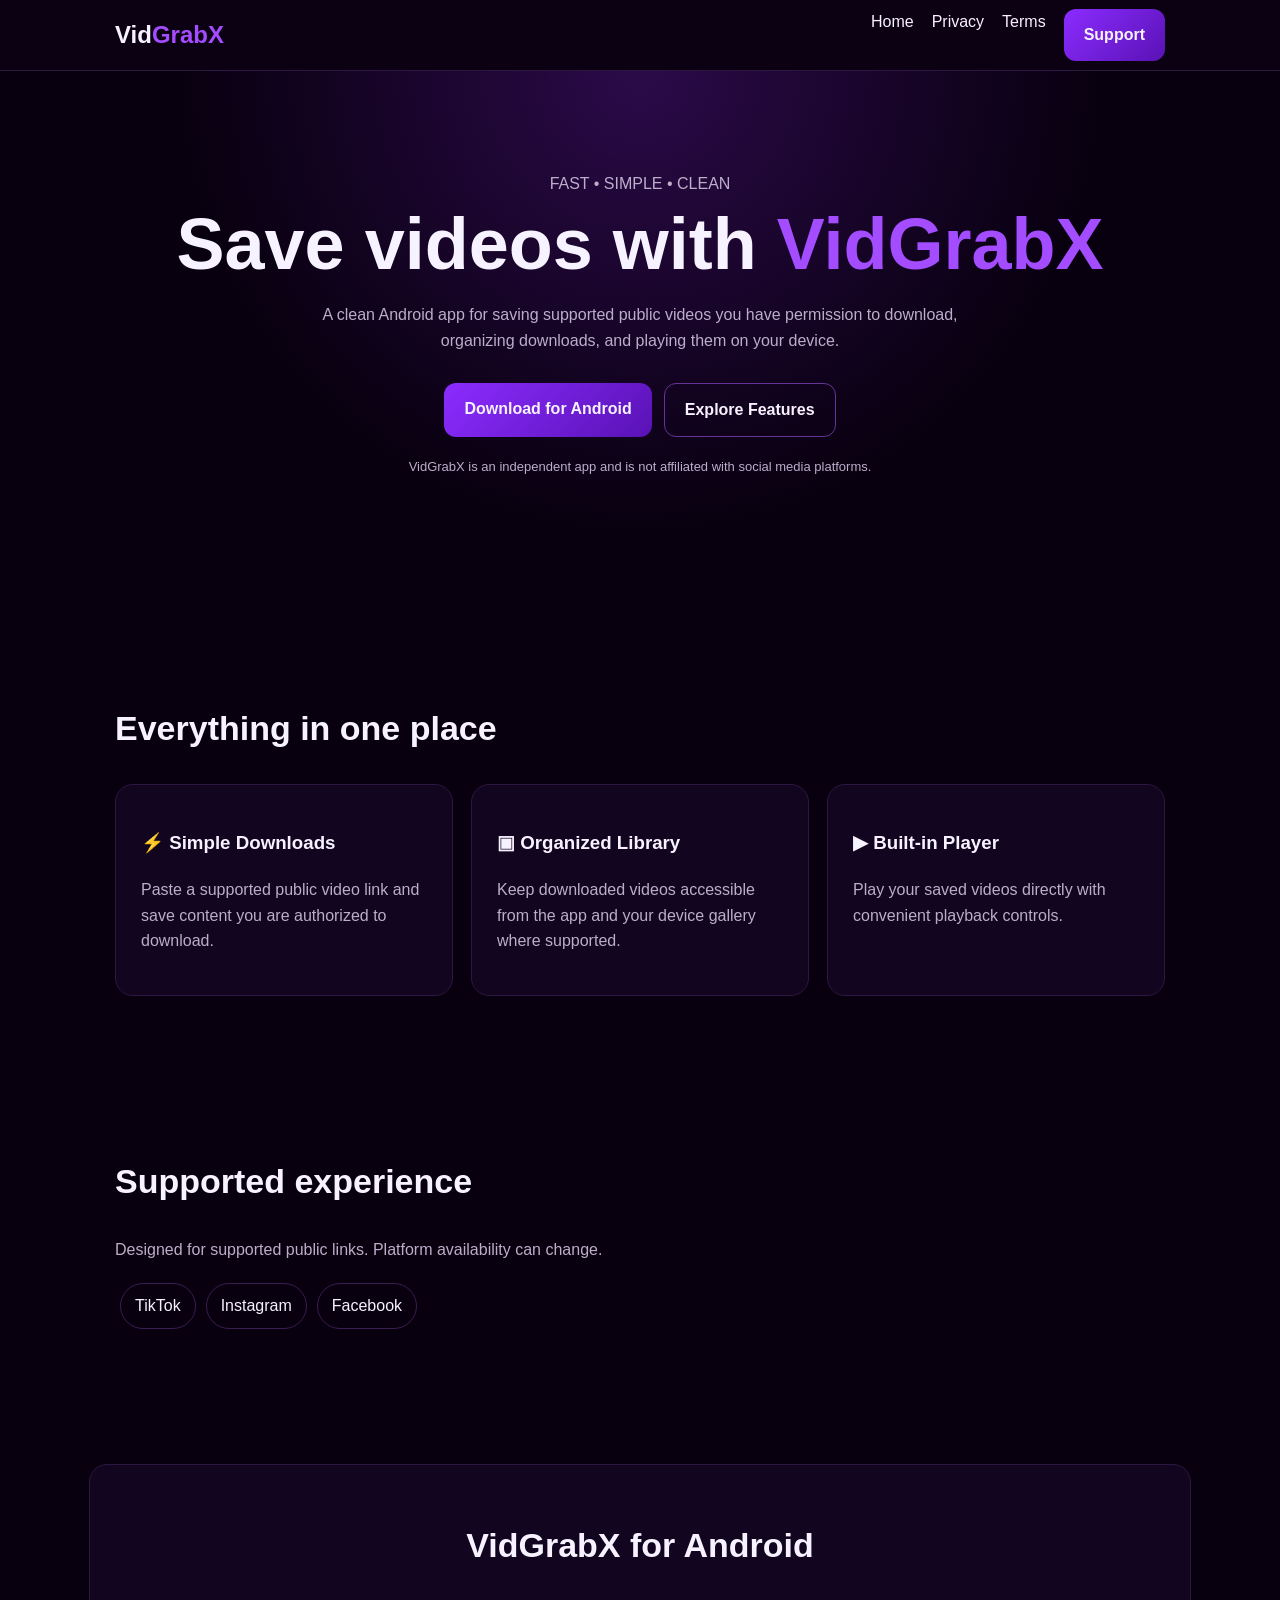
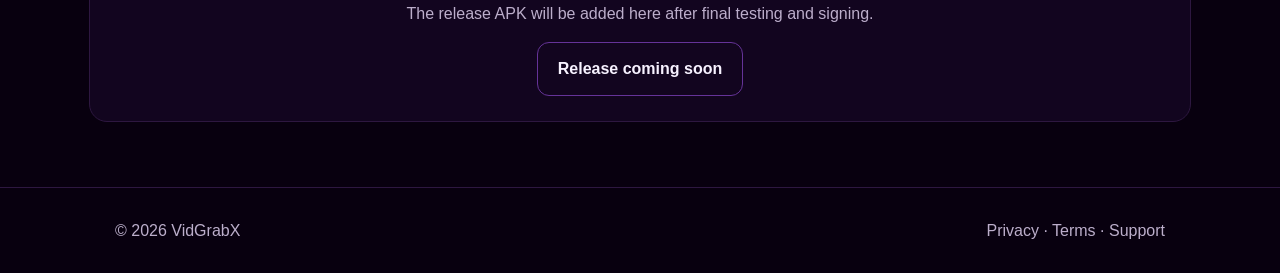
==== index.html @ 3a0c8da7 "Add files via upload" ====
<!doctype html><html lang="en"><head><meta charset="utf-8"><meta name="viewport" content="width=device-width,initial-scale=1"><title>VidGrabX — Video Downloader App</title><link rel="stylesheet" href="styles.css"></head><body><header><div class="wrap"><nav><a class="brand" href="index.html">Vid<span>GrabX</span></a><div class="links"><a href="index.html">Home</a><a href="privacy.html">Privacy</a><a href="terms.html">Terms</a><a class="btn" href="support.html">Support</a></div></nav></div></header><main><section class="hero"><div class="wrap"><div class="muted">FAST • SIMPLE • CLEAN</div><h1>Save videos with <span style="color:#a44cff">VidGrabX</span></h1><p>A clean Android app for saving supported public videos you have permission to download, organizing downloads, and playing them on your device.</p><div class="actions"><a class="btn" href="#download">Download for Android</a><a class="btn alt" href="#features">Explore Features</a></div><p style="font-size:13px">VidGrabX is an independent app and is not affiliated with social media platforms.</p></div></section><section id="features"><div class="wrap"><h2>Everything in one place</h2><div class="grid"><div class="card"><h3>⚡ Simple Downloads</h3><p>Paste a supported public video link and save content you are authorized to download.</p></div><div class="card"><h3>▣ Organized Library</h3><p>Keep downloaded videos accessible from the app and your device gallery where supported.</p></div><div class="card"><h3>▶ Built-in Player</h3><p>Play your saved videos directly with convenient playback controls.</p></div></div></div></section><section><div class="wrap"><h2>Supported experience</h2><p class="muted">Designed for supported public links. Platform availability can change.</p><span class="pill">TikTok</span><span class="pill">Instagram</span><span class="pill">Facebook</span></div></section><section id="download"><div class="wrap card" style="text-align:center"><h2>VidGrabX for Android</h2><p>The release APK will be added here after final testing and signing.</p><span class="btn alt">Release coming soon</span></div></section></main><footer><div class="wrap foot"><span>© 2026 VidGrabX</span><span><a href="privacy.html">Privacy</a> · <a href="terms.html">Terms</a> · <a href="support.html">Support</a></span></div></footer></body></html>
---- styles.css ----
body{margin:0;font-family:Arial;background:#08000f;color:#f7f2ff;line-height:1.6}a{color:inherit;text-decoration:none}.wrap{width:min(1050px,92%);margin:auto}header{border-bottom:1px solid #2d1740;background:#0b0113}nav{height:70px;display:flex;align-items:center;justify-content:space-between}.brand{font-size:24px;font-weight:800}.brand span{color:#a44cff}.links{display:flex;gap:18px}.hero{padding:100px 0;text-align:center;background:radial-gradient(circle at top,#2b0a49,#08000f 55%)}h1{font-size:clamp(42px,8vw,72px);line-height:1.05;margin:10px}.hero p,.muted{color:#bcaecb}.hero p{max-width:700px;margin:20px auto 30px}.btn{display:inline-block;padding:13px 20px;border-radius:12px;background:linear-gradient(135deg,#8b2cff,#5912b5);font-weight:bold}.btn.alt{background:transparent;border:1px solid #653398}.actions{display:flex;justify-content:center;gap:12px;flex-wrap:wrap}section,.page{padding:65px 0}h2{font-size:34px}.grid{display:grid;grid-template-columns:repeat(3,1fr);gap:18px}.card{background:#12051f;border:1px solid #2d1740;border-radius:18px;padding:25px}.card p,.page p,.page li{color:#bcaecb}.pill{display:inline-block;padding:9px 14px;border:1px solid #3b1d52;border-radius:999px;margin:5px}footer{border-top:1px solid #2d1740;padding:30px 0;color:#bcaecb}.foot{display:flex;justify-content:space-between;gap:15px;flex-wrap:wrap}.notice{border-left:4px solid #8b2cff;background:#130620;padding:15px;border-radius:8px}@media(max-width:700px){.grid{grid-template-columns:1fr}.links a:not(:last-child){display:none}}
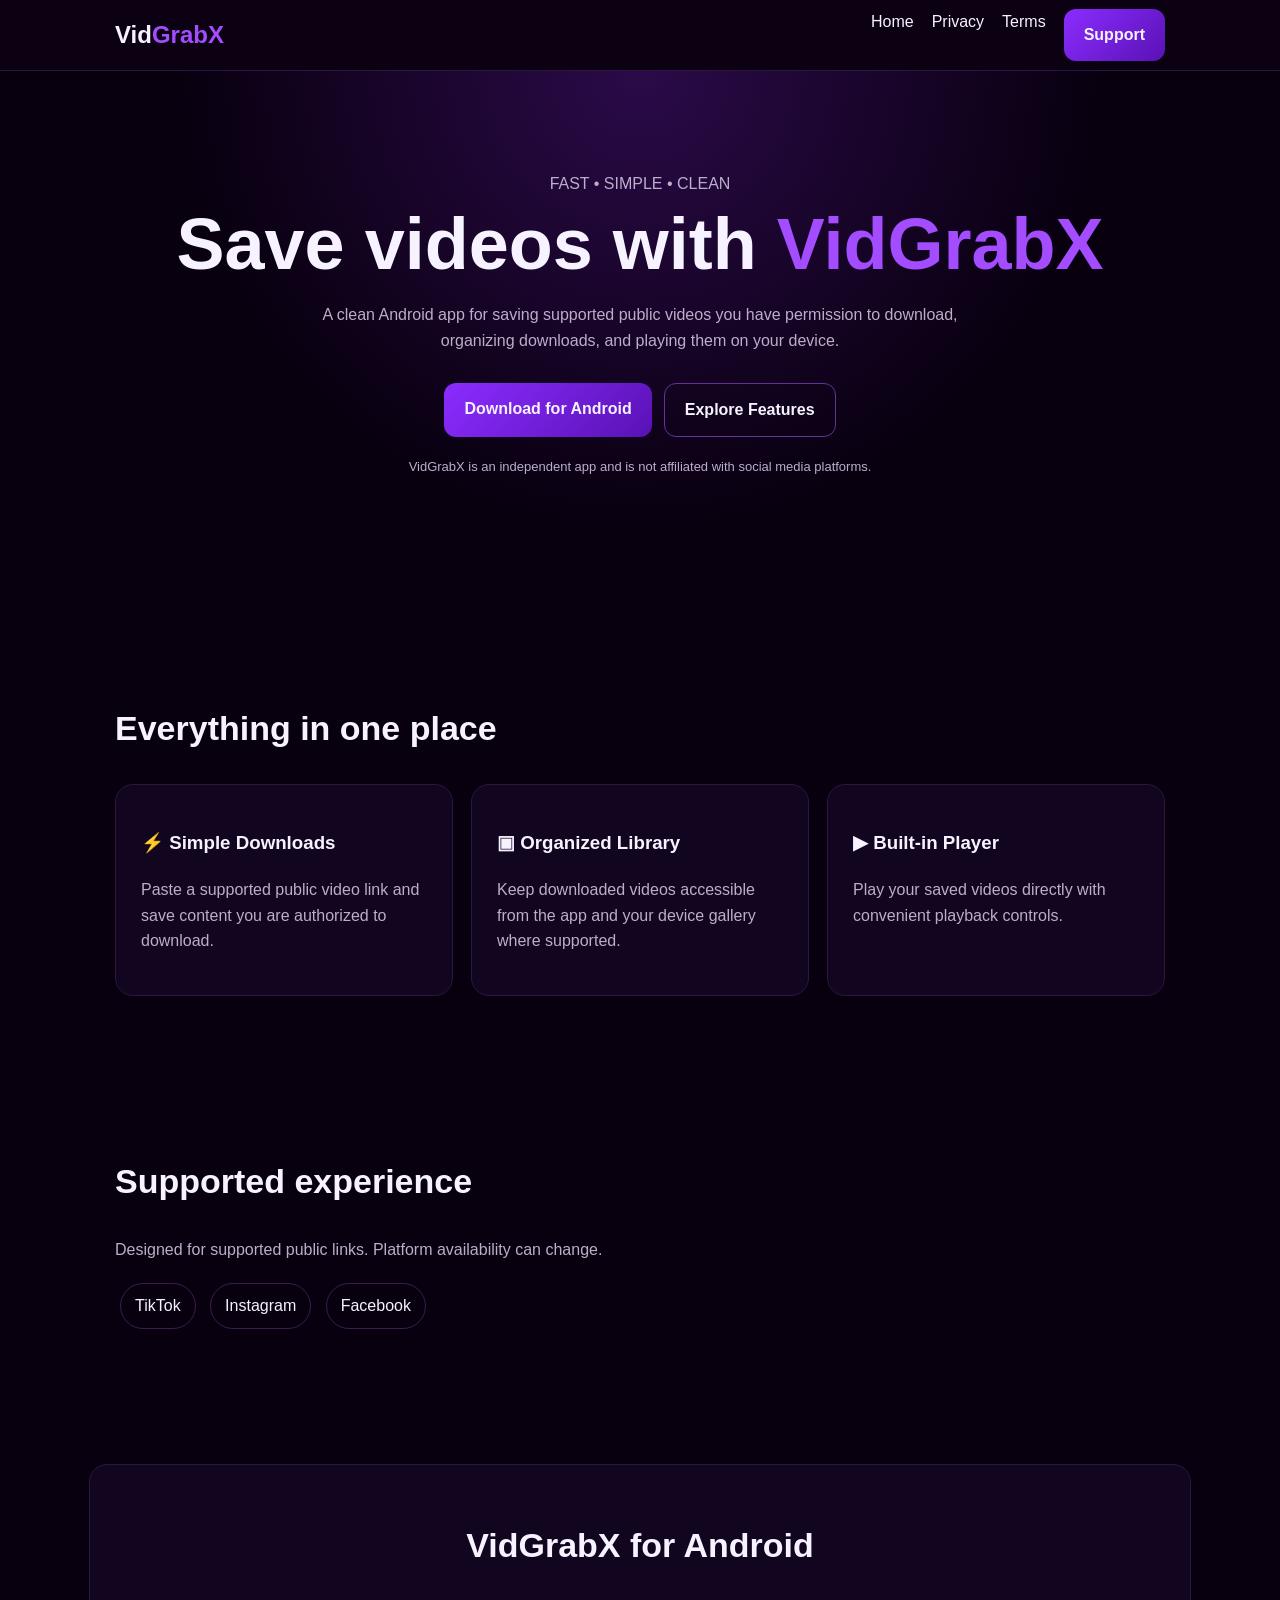
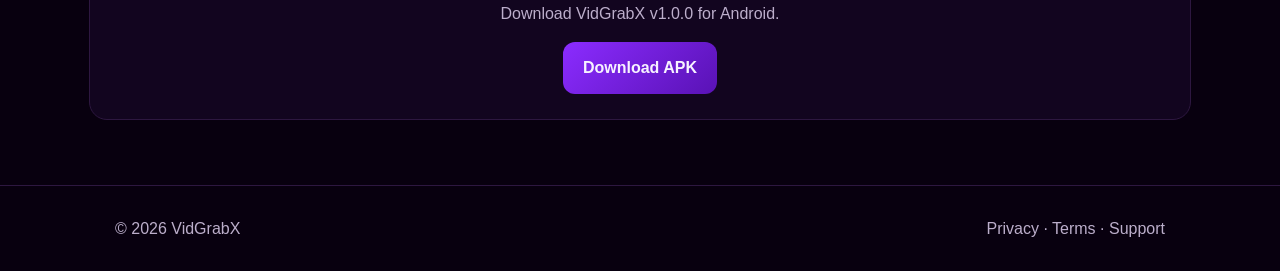
==== commit cd54d564: "Update index.html" ====
--- a/index.html
+++ b/index.html
@@ -1 +1,156 @@
-<!doctype html><html lang="en"><head><meta charset="utf-8"><meta name="viewport" content="width=device-width,initial-scale=1"><title>VidGrabX — Video Downloader App</title><link rel="stylesheet" href="styles.css"></head><body><header><div class="wrap"><nav><a class="brand" href="index.html">Vid<span>GrabX</span></a><div class="links"><a href="index.html">Home</a><a href="privacy.html">Privacy</a><a href="terms.html">Terms</a><a class="btn" href="support.html">Support</a></div></nav></div></header><main><section class="hero"><div class="wrap"><div class="muted">FAST • SIMPLE • CLEAN</div><h1>Save videos with <span style="color:#a44cff">VidGrabX</span></h1><p>A clean Android app for saving supported public videos you have permission to download, organizing downloads, and playing them on your device.</p><div class="actions"><a class="btn" href="#download">Download for Android</a><a class="btn alt" href="#features">Explore Features</a></div><p style="font-size:13px">VidGrabX is an independent app and is not affiliated with social media platforms.</p></div></section><section id="features"><div class="wrap"><h2>Everything in one place</h2><div class="grid"><div class="card"><h3>⚡ Simple Downloads</h3><p>Paste a supported public video link and save content you are authorized to download.</p></div><div class="card"><h3>▣ Organized Library</h3><p>Keep downloaded videos accessible from the app and your device gallery where supported.</p></div><div class="card"><h3>▶ Built-in Player</h3><p>Play your saved videos directly with convenient playback controls.</p></div></div></div></section><section><div class="wrap"><h2>Supported experience</h2><p class="muted">Designed for supported public links. Platform availability can change.</p><span class="pill">TikTok</span><span class="pill">Instagram</span><span class="pill">Facebook</span></div></section><section id="download"><div class="wrap card" style="text-align:center"><h2>VidGrabX for Android</h2><p>The release APK will be added here after final testing and signing.</p><span class="btn alt">Release coming soon</span></div></section></main><footer><div class="wrap foot"><span>© 2026 VidGrabX</span><span><a href="privacy.html">Privacy</a> · <a href="terms.html">Terms</a> · <a href="support.html">Support</a></span></div></footer></body></html>+<!doctype html>
+<html lang="en">
+<head>
+  <meta charset="utf-8">
+  <meta name="viewport" content="width=device-width,initial-scale=1">
+  <title>VidGrabX — Video Downloader App</title>
+  <link rel="stylesheet" href="styles.css">
+</head>
+
+<body>
+
+<header>
+  <div class="wrap">
+    <nav>
+      <a class="brand" href="index.html">Vid<span>GrabX</span></a>
+
+      <div class="links">
+        <a href="index.html">Home</a>
+        <a href="privacy.html">Privacy</a>
+        <a href="terms.html">Terms</a>
+        <a class="btn" href="support.html">Support</a>
+      </div>
+    </nav>
+  </div>
+</header>
+
+<main>
+
+  <section class="hero">
+    <div class="wrap">
+
+      <div class="muted">FAST • SIMPLE • CLEAN</div>
+
+      <h1>
+        Save videos with
+        <span style="color:#a44cff">VidGrabX</span>
+      </h1>
+
+      <p>
+        A clean Android app for saving supported public videos you have
+        permission to download, organizing downloads, and playing them
+        on your device.
+      </p>
+
+      <div class="actions">
+
+        <a
+          class="btn"
+          href="https://github.com/Mburhan888/vidgrabx-website/releases/download/v1.0.0/app-release.apk">
+          Download for Android
+        </a>
+
+        <a class="btn alt" href="#features">
+          Explore Features
+        </a>
+
+      </div>
+
+      <p style="font-size:13px">
+        VidGrabX is an independent app and is not affiliated with social
+        media platforms.
+      </p>
+
+    </div>
+  </section>
+
+
+  <section id="features">
+    <div class="wrap">
+
+      <h2>Everything in one place</h2>
+
+      <div class="grid">
+
+        <div class="card">
+          <h3>⚡ Simple Downloads</h3>
+          <p>
+            Paste a supported public video link and save content you are
+            authorized to download.
+          </p>
+        </div>
+
+        <div class="card">
+          <h3>▣ Organized Library</h3>
+          <p>
+            Keep downloaded videos accessible from the app and your device
+            gallery where supported.
+          </p>
+        </div>
+
+        <div class="card">
+          <h3>▶ Built-in Player</h3>
+          <p>
+            Play your saved videos directly with convenient playback controls.
+          </p>
+        </div>
+
+      </div>
+    </div>
+  </section>
+
+
+  <section>
+    <div class="wrap">
+
+      <h2>Supported experience</h2>
+
+      <p class="muted">
+        Designed for supported public links. Platform availability can change.
+      </p>
+
+      <span class="pill">TikTok</span>
+      <span class="pill">Instagram</span>
+      <span class="pill">Facebook</span>
+
+    </div>
+  </section>
+
+
+  <section id="download">
+    <div class="wrap card" style="text-align:center">
+
+      <h2>VidGrabX for Android</h2>
+
+      <p>
+        Download VidGrabX v1.0.0 for Android.
+      </p>
+
+      <a
+        class="btn"
+        href="https://github.com/Mburhan888/vidgrabx-website/releases/download/v1.0.0/app-release.apk">
+        Download APK
+      </a>
+
+    </div>
+  </section>
+
+</main>
+
+
+<footer>
+  <div class="wrap foot">
+
+    <span>© 2026 VidGrabX</span>
+
+    <span>
+      <a href="privacy.html">Privacy</a> ·
+      <a href="terms.html">Terms</a> ·
+      <a href="support.html">Support</a>
+    </span>
+
+  </div>
+</footer>
+
+</body>
+</html>
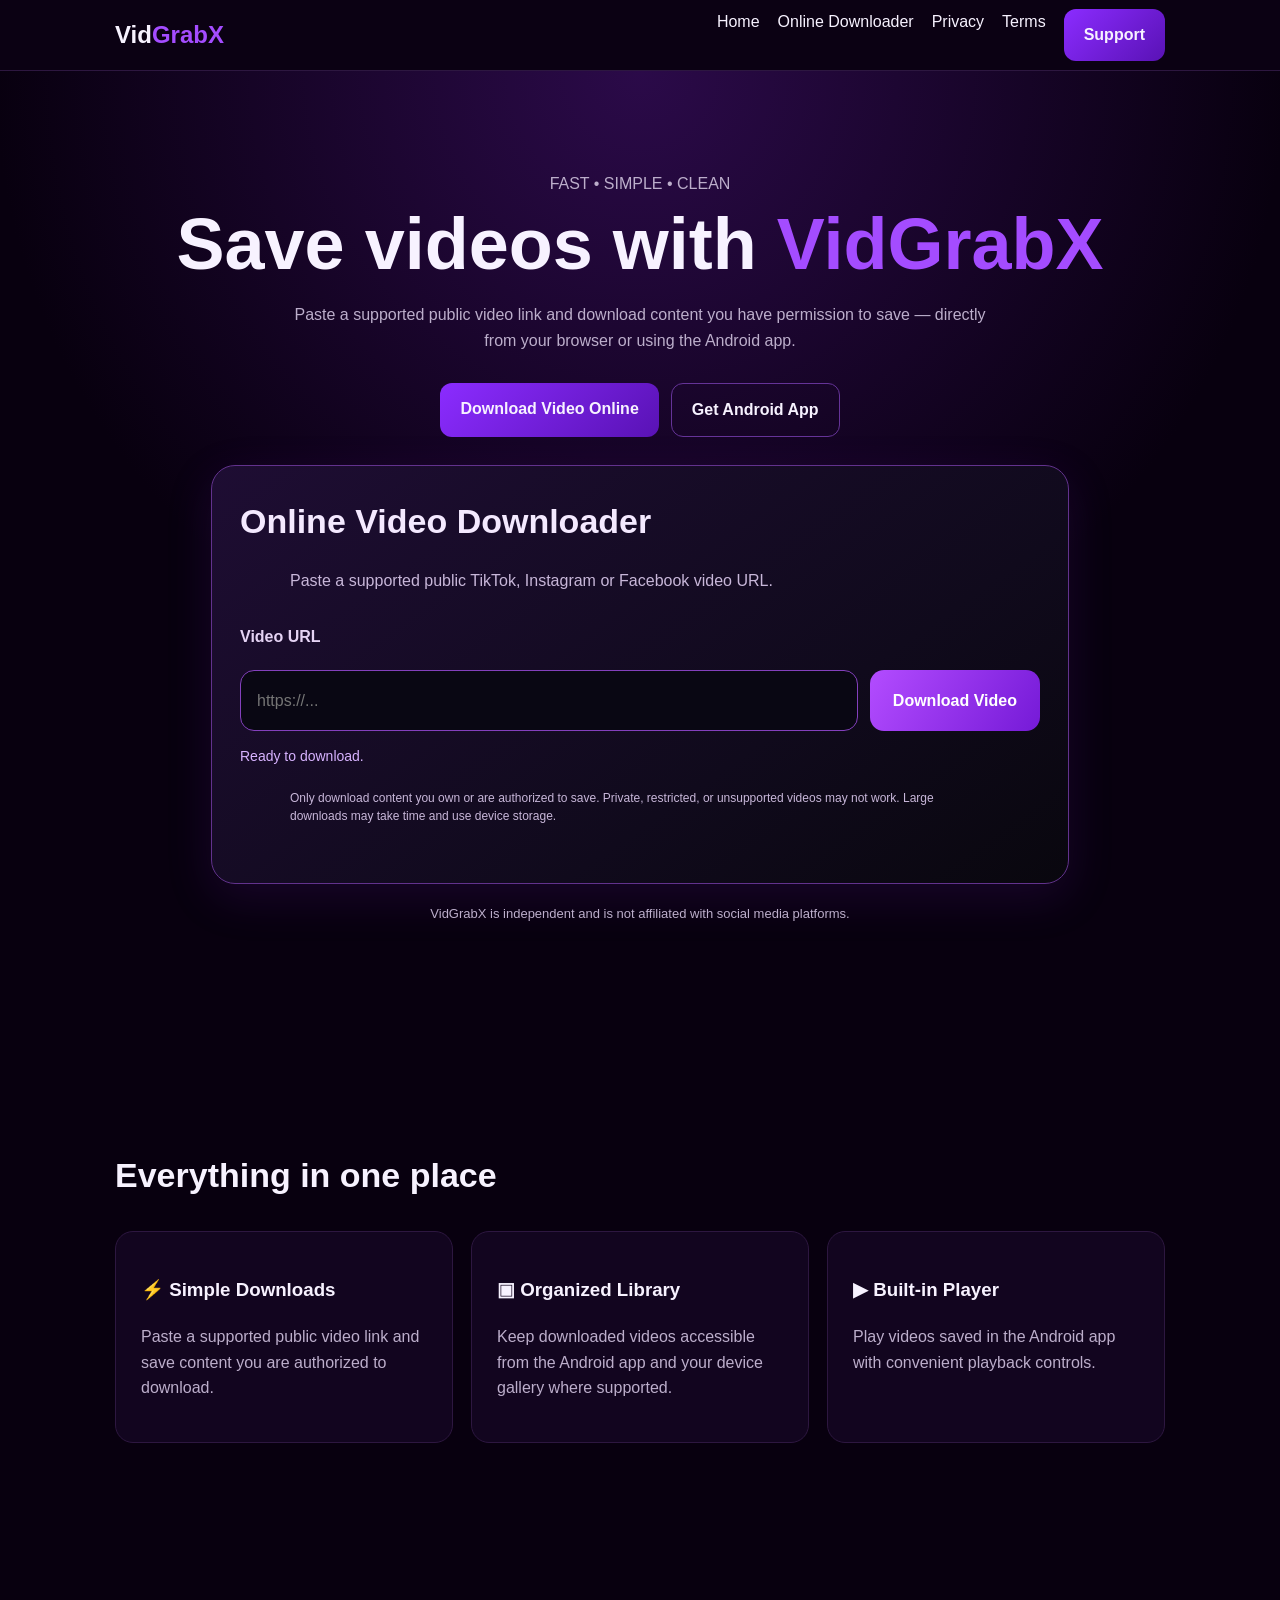
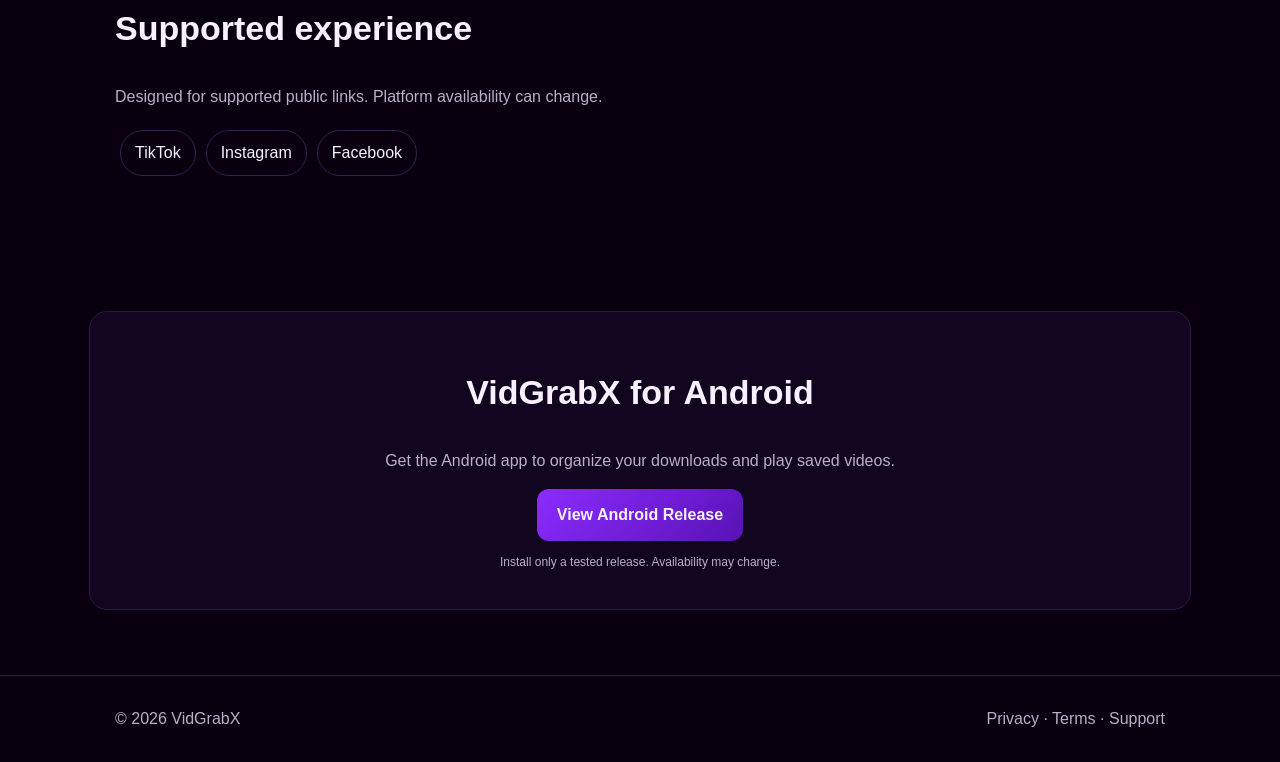
==== commit d4ec1500: "Add online video downloader" ====
--- a/index.html
+++ b/index.html
@@ -1,156 +1,63 @@
 <!doctype html>
 <html lang="en">
 <head>
-  <meta charset="utf-8">
-  <meta name="viewport" content="width=device-width,initial-scale=1">
-  <title>VidGrabX — Video Downloader App</title>
-  <link rel="stylesheet" href="styles.css">
+<meta charset="utf-8">
+<meta name="viewport" content="width=device-width,initial-scale=1">
+<meta name="theme-color" content="#10081b">
+<title>VidGrabX — Online Video Downloader & Android App</title>
+<meta name="description" content="Download supported public videos you are authorized to save with VidGrabX online or on Android.">
+<link rel="stylesheet" href="styles.css">
+<style>
+:root{color-scheme:dark} .web-tool{max-width:800px;margin:28px auto 0;padding:28px;border:1px solid #62328d;border-radius:24px;background:linear-gradient(145deg,#1e0d33,#100a1c 65%,#09070e);box-shadow:0 14px 45px #5e1aa12e;text-align:left}.web-tool h2{margin:0 0 8px;color:#f4e9ff}.web-tool p{color:#c8b7d9}.tool-row{display:flex;gap:12px;margin-top:20px}.tool-row input{flex:1;min-width:0;padding:17px 16px;border-radius:14px;border:1px solid #8340bc;background:#090713;color:#fff;font:inherit;outline:none}.tool-row input:focus{border-color:#d6a6ff;box-shadow:0 0 0 3px #9a4dff35}.tool-row button{border:0;border-radius:14px;padding:15px 23px;background:linear-gradient(120deg,#b34cff,#751ad7);color:#fff;font:inherit;font-weight:750;cursor:pointer}.tool-row button:disabled{opacity:.65;cursor:wait}.tool-row button:hover:not(:disabled){filter:brightness(1.14)}.tool-status{min-height:24px;margin-top:14px;color:#d7b3ff;font-size:14px;overflow-wrap:anywhere}.tool-progress{width:100%;height:9px;accent-color:#a44cff;margin-top:12px}.tool-note{font-size:12px;line-height:1.5}.tool-link{color:#dfb8ff;text-decoration:underline}.tool-result{display:none;margin-top:14px}.tool-result a{display:inline-block;padding:12px 18px;border-radius:12px;background:#7230c0;color:white;text-decoration:none;font-weight:700}@media(max-width:650px){.web-tool{padding:20px}.tool-row{flex-direction:column}.tool-row button{width:100%}}
+</style>
 </head>
-
 <body>
-
-<header>
-  <div class="wrap">
-    <nav>
-      <a class="brand" href="index.html">Vid<span>GrabX</span></a>
-
-      <div class="links">
-        <a href="index.html">Home</a>
-        <a href="privacy.html">Privacy</a>
-        <a href="terms.html">Terms</a>
-        <a class="btn" href="support.html">Support</a>
-      </div>
-    </nav>
-  </div>
-</header>
-
+<header><div class="wrap"><nav><a class="brand" href="index.html">Vid<span>GrabX</span></a><div class="links"><a href="index.html">Home</a><a href="#online-downloader">Online Downloader</a><a href="privacy.html">Privacy</a><a href="terms.html">Terms</a><a class="btn" href="support.html">Support</a></div></nav></div></header>
 <main>
-
-  <section class="hero">
-    <div class="wrap">
-
-      <div class="muted">FAST • SIMPLE • CLEAN</div>
-
-      <h1>
-        Save videos with
-        <span style="color:#a44cff">VidGrabX</span>
-      </h1>
-
-      <p>
-        A clean Android app for saving supported public videos you have
-        permission to download, organizing downloads, and playing them
-        on your device.
-      </p>
-
-      <div class="actions">
-
-        <a
-          class="btn"
-          href="https://github.com/Mburhan888/vidgrabx-website/releases/download/v1.0.0/app-release.apk">
-          Download for Android
-        </a>
-
-        <a class="btn alt" href="#features">
-          Explore Features
-        </a>
-
-      </div>
-
-      <p style="font-size:13px">
-        VidGrabX is an independent app and is not affiliated with social
-        media platforms.
-      </p>
-
-    </div>
-  </section>
-
-
-  <section id="features">
-    <div class="wrap">
-
-      <h2>Everything in one place</h2>
-
-      <div class="grid">
-
-        <div class="card">
-          <h3>⚡ Simple Downloads</h3>
-          <p>
-            Paste a supported public video link and save content you are
-            authorized to download.
-          </p>
-        </div>
-
-        <div class="card">
-          <h3>▣ Organized Library</h3>
-          <p>
-            Keep downloaded videos accessible from the app and your device
-            gallery where supported.
-          </p>
-        </div>
-
-        <div class="card">
-          <h3>▶ Built-in Player</h3>
-          <p>
-            Play your saved videos directly with convenient playback controls.
-          </p>
-        </div>
-
-      </div>
-    </div>
-  </section>
-
-
-  <section>
-    <div class="wrap">
-
-      <h2>Supported experience</h2>
-
-      <p class="muted">
-        Designed for supported public links. Platform availability can change.
-      </p>
-
-      <span class="pill">TikTok</span>
-      <span class="pill">Instagram</span>
-      <span class="pill">Facebook</span>
-
-    </div>
-  </section>
-
-
-  <section id="download">
-    <div class="wrap card" style="text-align:center">
-
-      <h2>VidGrabX for Android</h2>
-
-      <p>
-        Download VidGrabX v1.0.0 for Android.
-      </p>
-
-      <a
-        class="btn"
-        href="https://github.com/Mburhan888/vidgrabx-website/releases/download/v1.0.0/app-release.apk">
-        Download APK
-      </a>
-
-    </div>
-  </section>
-
+<section class="hero"><div class="wrap"><div class="muted">FAST • SIMPLE • CLEAN</div><h1>Save videos with <span style="color:#a44cff">VidGrabX</span></h1><p>Paste a supported public video link and download content you have permission to save — directly from your browser or using the Android app.</p><div class="actions"><a class="btn" href="#online-downloader">Download Video Online</a><a class="btn alt" href="#download">Get Android App</a></div>
+<div id="online-downloader" class="web-tool"><h2>Online Video Downloader</h2><p>Paste a supported public TikTok, Instagram or Facebook video URL.</p><form id="video-form"><label for="video-url" style="color:#e5d3f4;font-weight:650">Video URL</label><div class="tool-row"><input id="video-url" type="url" placeholder="https://..." autocomplete="url" inputmode="url" required aria-describedby="download-status"><button id="download-button" type="submit">Download Video</button></div></form><progress id="download-progress" class="tool-progress" max="100" value="0" hidden></progress><div id="download-status" class="tool-status" role="status" aria-live="polite">Ready to download.</div><div class="tool-result" id="tool-result"><a id="save-video" href="#" download="vidgrabx-video.mp4">Save Video</a></div><p class="tool-note">Only download content you own or are authorized to save. Private, restricted, or unsupported videos may not work. Large downloads may take time and use device storage.</p></div>
+<p style="font-size:13px">VidGrabX is independent and is not affiliated with social media platforms.</p></div></section>
+<section id="features"><div class="wrap"><h2>Everything in one place</h2><div class="grid"><div class="card"><h3>⚡ Simple Downloads</h3><p>Paste a supported public video link and save content you are authorized to download.</p></div><div class="card"><h3>▣ Organized Library</h3><p>Keep downloaded videos accessible from the Android app and your device gallery where supported.</p></div><div class="card"><h3>▶ Built-in Player</h3><p>Play videos saved in the Android app with convenient playback controls.</p></div></div></div></section>
+<section><div class="wrap"><h2>Supported experience</h2><p class="muted">Designed for supported public links. Platform availability can change.</p><span class="pill">TikTok</span><span class="pill">Instagram</span><span class="pill">Facebook</span></div></section>
+<section id="download"><div class="wrap card" style="text-align:center"><h2>VidGrabX for Android</h2><p>Get the Android app to organize your downloads and play saved videos.</p><a class="btn" href="https://github.com/Mburhan888/vidgrabx-website/releases/tag/v1.0.0" target="_blank" rel="noopener noreferrer">View Android Release</a><p style="font-size:12px">Install only a tested release. Availability may change.</p></div></section>
 </main>
-
-
-<footer>
-  <div class="wrap foot">
-
-    <span>© 2026 VidGrabX</span>
-
-    <span>
-      <a href="privacy.html">Privacy</a> ·
-      <a href="terms.html">Terms</a> ·
-      <a href="support.html">Support</a>
-    </span>
-
-  </div>
-</footer>
-
-</body>
-</html>
+<footer><div class="wrap foot"><span>© 2026 VidGrabX</span><span><a href="privacy.html">Privacy</a> · <a href="terms.html">Terms</a> · <a href="support.html">Support</a></span></div></footer>
+<script>
+(()=>{'use strict';
+const endpoint='https://eager-cedar-4884.de.deplexo.com/download';
+const form=document.getElementById('video-form');
+const input=document.getElementById('video-url');
+const button=document.getElementById('download-button');
+const status=document.getElementById('download-status');
+const progress=document.getElementById('download-progress');
+const result=document.getElementById('tool-result');
+const save=document.getElementById('save-video');
+let objectUrl=null;
+function message(text){status.textContent=text;}
+function cleanup(){if(objectUrl){URL.revokeObjectURL(objectUrl);objectUrl=null;}}
+window.addEventListener('pagehide',cleanup);
+form.addEventListener('submit',async(event)=>{
+event.preventDefault();
+let parsed;
+try{parsed=new URL(input.value.trim());if(!['http:','https:'].includes(parsed.protocol))throw Error();}catch{message('Please enter a valid http or https video URL.');return;}
+cleanup();result.style.display='none';button.disabled=true;button.textContent='Downloading...';progress.hidden=false;progress.removeAttribute('value');message('Connecting to download server...');
+try{
+const response=await fetch(endpoint,{method:'POST',headers:{'Content-Type':'application/json'},body:JSON.stringify({url:parsed.href})});
+if(!response.ok){let err='Server error ('+response.status+').';try{const data=await response.json();if(data.error)err=String(data.error);}catch{}throw new Error(err);}
+const type=(response.headers.get('content-type')||'').toLowerCase();
+if(!type.includes('video')&&!type.includes('octet-stream'))throw new Error('Server did not return a video.');
+const total=Number(response.headers.get('content-length'))||0;
+let blob;
+if(response.body&&typeof response.body.getReader==='function'){
+const reader=response.body.getReader();const chunks=[];let received=0;
+while(true){const {done,value}=await reader.read();if(done)break;chunks.push(value);received+=value.length;if(total){progress.value=Math.min(100,Math.round(received/total*100));message('Downloading video... '+progress.value+'%');}else{message('Downloading video... '+(received/1048576).toFixed(1)+' MB received');}}
+blob=new Blob(chunks,{type:'video/mp4'});
+}else{message('Downloading video...');blob=await response.blob();}
+if(blob.size===0)throw new Error('The server returned an empty video.');
+objectUrl=URL.createObjectURL(blob);save.href=objectUrl;save.download='vidgrabx-video-'+Date.now()+'.mp4';result.style.display='block';progress.value=100;message('Download ready! Tap “Save Video” to save it to your device.');
+}catch(error){progress.hidden=true;const corsHint='If the server works in the app but not here, the backend must allow cross-origin browser requests (CORS) from this website.';message(error instanceof TypeError?'Browser could not reach the server. '+corsHint:'Download failed: '+error.message);}
+finally{button.disabled=false;button.textContent='Download Video';}
+});
+})();
+</script>
+</body></html>
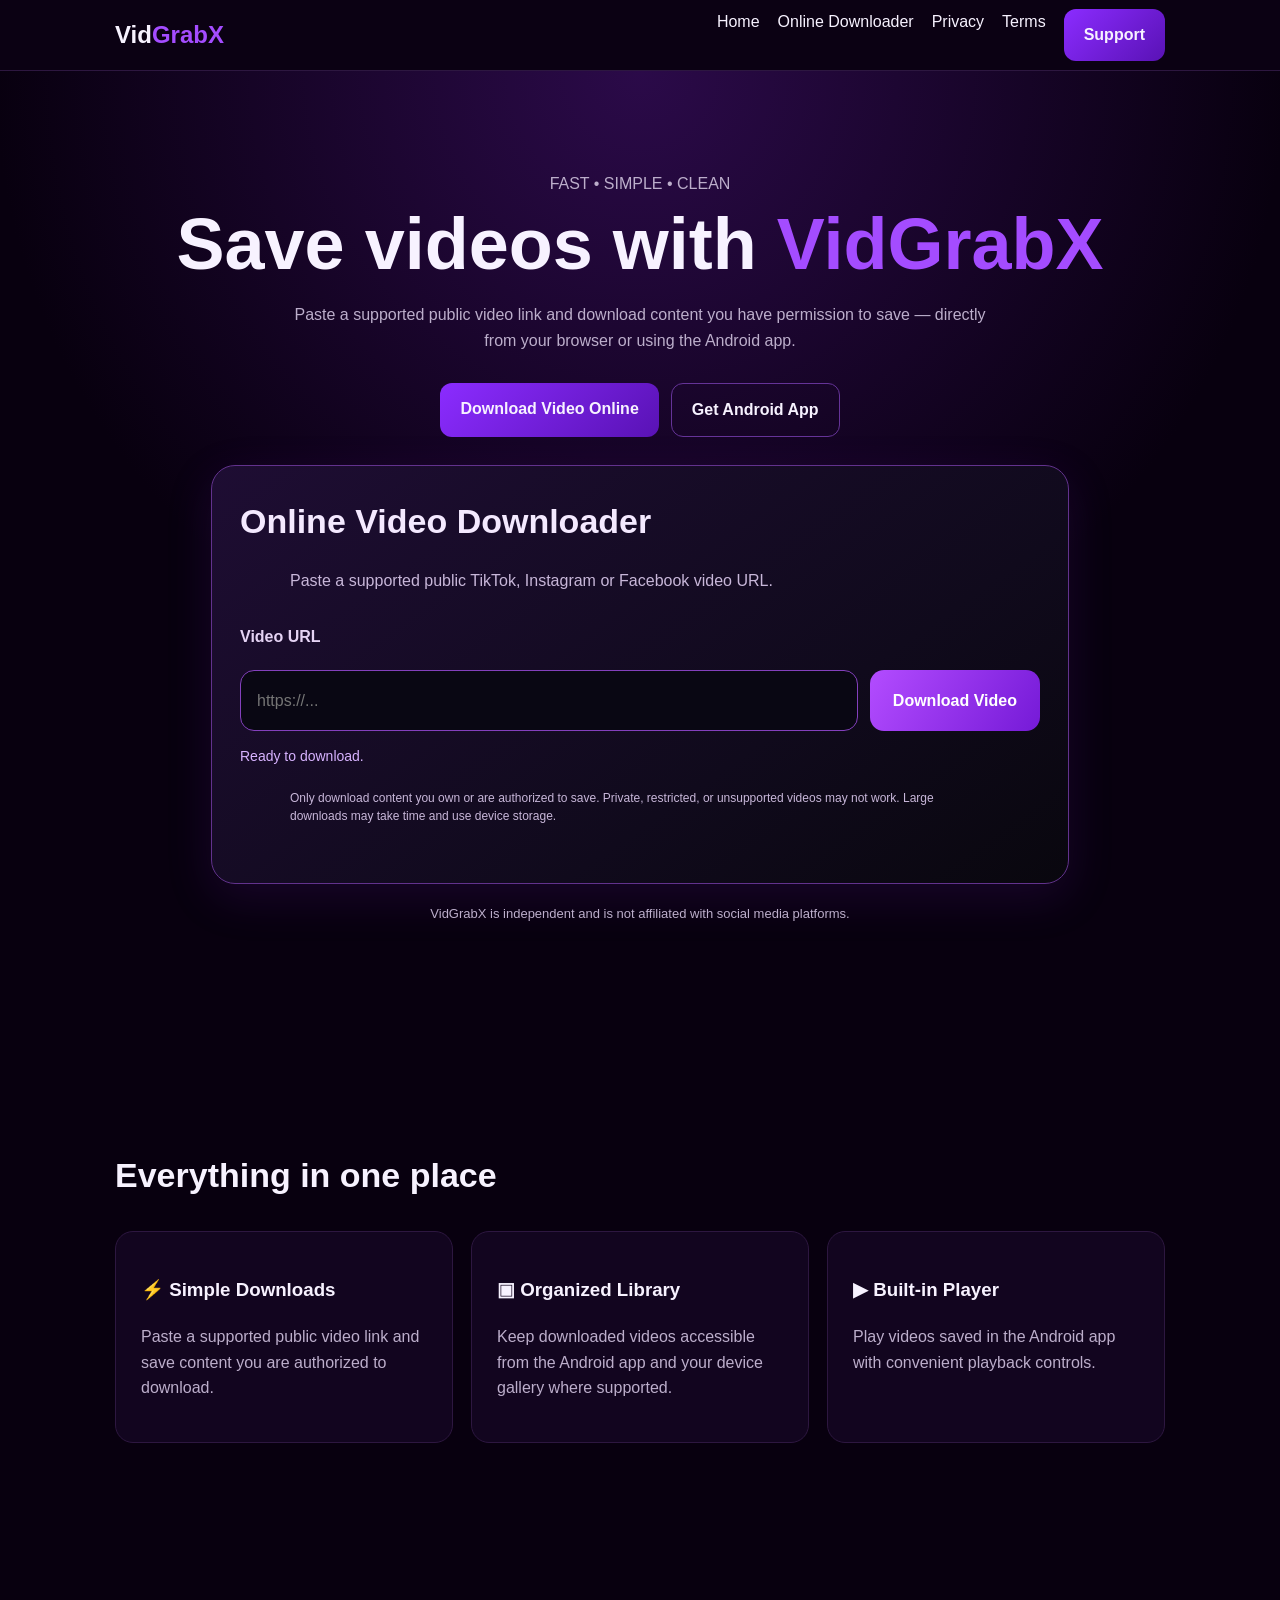
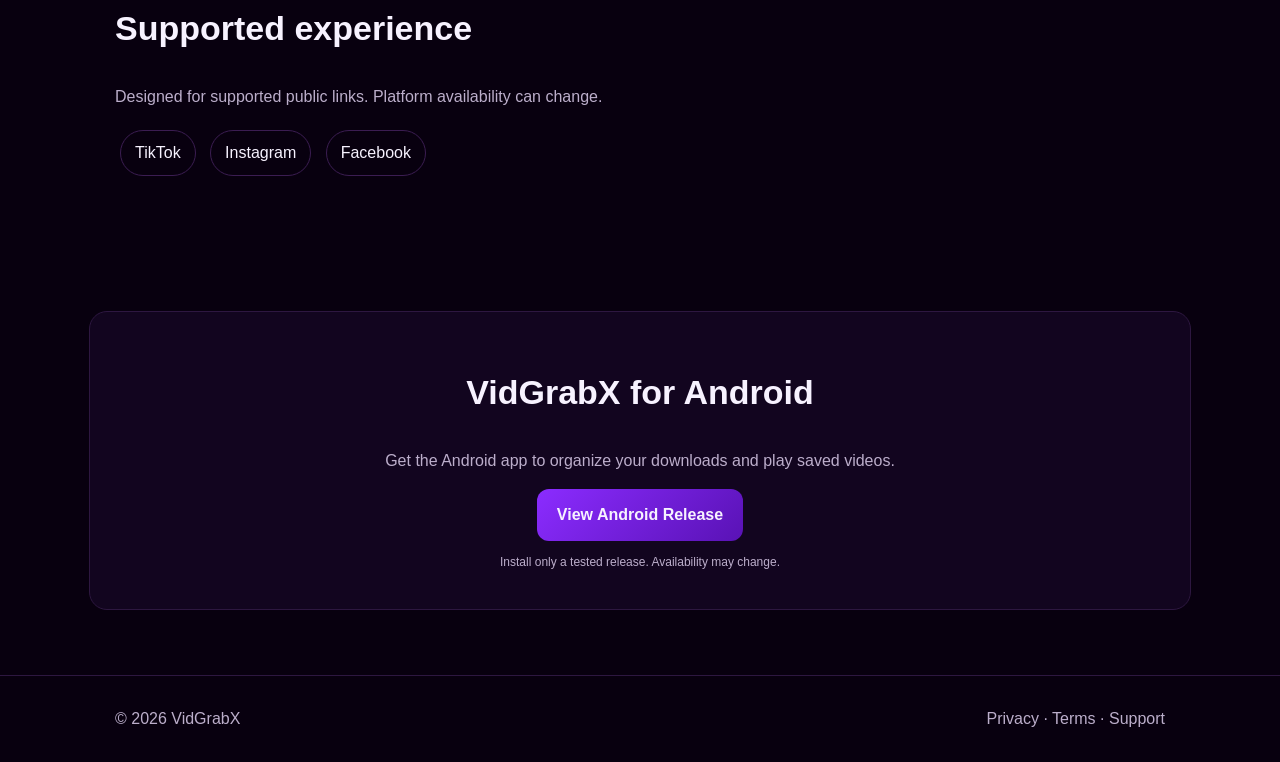
==== commit 799762cc: "Update index.html" ====
--- a/index.html
+++ b/index.html
@@ -1,3 +1,4 @@
+
 <!doctype html>
 <html lang="en">
 <head>
@@ -8,56 +9,408 @@
 <meta name="description" content="Download supported public videos you are authorized to save with VidGrabX online or on Android.">
 <link rel="stylesheet" href="styles.css">
 <style>
-:root{color-scheme:dark} .web-tool{max-width:800px;margin:28px auto 0;padding:28px;border:1px solid #62328d;border-radius:24px;background:linear-gradient(145deg,#1e0d33,#100a1c 65%,#09070e);box-shadow:0 14px 45px #5e1aa12e;text-align:left}.web-tool h2{margin:0 0 8px;color:#f4e9ff}.web-tool p{color:#c8b7d9}.tool-row{display:flex;gap:12px;margin-top:20px}.tool-row input{flex:1;min-width:0;padding:17px 16px;border-radius:14px;border:1px solid #8340bc;background:#090713;color:#fff;font:inherit;outline:none}.tool-row input:focus{border-color:#d6a6ff;box-shadow:0 0 0 3px #9a4dff35}.tool-row button{border:0;border-radius:14px;padding:15px 23px;background:linear-gradient(120deg,#b34cff,#751ad7);color:#fff;font:inherit;font-weight:750;cursor:pointer}.tool-row button:disabled{opacity:.65;cursor:wait}.tool-row button:hover:not(:disabled){filter:brightness(1.14)}.tool-status{min-height:24px;margin-top:14px;color:#d7b3ff;font-size:14px;overflow-wrap:anywhere}.tool-progress{width:100%;height:9px;accent-color:#a44cff;margin-top:12px}.tool-note{font-size:12px;line-height:1.5}.tool-link{color:#dfb8ff;text-decoration:underline}.tool-result{display:none;margin-top:14px}.tool-result a{display:inline-block;padding:12px 18px;border-radius:12px;background:#7230c0;color:white;text-decoration:none;font-weight:700}@media(max-width:650px){.web-tool{padding:20px}.tool-row{flex-direction:column}.tool-row button{width:100%}}
+:root{color-scheme:dark}
+.web-tool{max-width:800px;margin:28px auto 0;padding:28px;border:1px solid #62328d;border-radius:24px;background:linear-gradient(145deg,#1e0d33,#100a1c 65%,#09070e);box-shadow:0 14px 45px #5e1aa12e;text-align:left}
+.web-tool h2{margin:0 0 8px;color:#f4e9ff}
+.web-tool p{color:#c8b7d9}
+.tool-row{display:flex;gap:12px;margin-top:20px}
+.tool-row input{flex:1;min-width:0;padding:17px 16px;border-radius:14px;border:1px solid #8340bc;background:#090713;color:#fff;font:inherit;outline:none}
+.tool-row input:focus{border-color:#d6a6ff;box-shadow:0 0 0 3px #9a4dff35}
+.tool-row button{border:0;border-radius:14px;padding:15px 23px;background:linear-gradient(120deg,#b34cff,#751ad7);color:#fff;font:inherit;font-weight:750;cursor:pointer}
+.tool-row button:disabled{opacity:.65;cursor:wait}
+.tool-row button:hover:not(:disabled){filter:brightness(1.14)}
+.tool-status{min-height:24px;margin-top:14px;color:#d7b3ff;font-size:14px;overflow-wrap:anywhere}
+.tool-progress{width:100%;height:9px;accent-color:#a44cff;margin-top:12px}
+.tool-note{font-size:12px;line-height:1.5}
+.tool-link{color:#dfb8ff;text-decoration:underline}
+@media(max-width:650px){
+.web-tool{padding:20px}
+.tool-row{flex-direction:column}
+.tool-row button{width:100%}
+}
 </style>
 </head>
 <body>
-<header><div class="wrap"><nav><a class="brand" href="index.html">Vid<span>GrabX</span></a><div class="links"><a href="index.html">Home</a><a href="#online-downloader">Online Downloader</a><a href="privacy.html">Privacy</a><a href="terms.html">Terms</a><a class="btn" href="support.html">Support</a></div></nav></div></header>
+
+<header>
+<div class="wrap">
+<nav>
+<a class="brand" href="index.html">Vid<span>GrabX</span></a>
+<div class="links">
+<a href="index.html">Home</a>
+<a href="#online-downloader">Online Downloader</a>
+<a href="privacy.html">Privacy</a>
+<a href="terms.html">Terms</a>
+<a class="btn" href="support.html">Support</a>
+</div>
+</nav>
+</div>
+</header>
+
 <main>
-<section class="hero"><div class="wrap"><div class="muted">FAST • SIMPLE • CLEAN</div><h1>Save videos with <span style="color:#a44cff">VidGrabX</span></h1><p>Paste a supported public video link and download content you have permission to save — directly from your browser or using the Android app.</p><div class="actions"><a class="btn" href="#online-downloader">Download Video Online</a><a class="btn alt" href="#download">Get Android App</a></div>
-<div id="online-downloader" class="web-tool"><h2>Online Video Downloader</h2><p>Paste a supported public TikTok, Instagram or Facebook video URL.</p><form id="video-form"><label for="video-url" style="color:#e5d3f4;font-weight:650">Video URL</label><div class="tool-row"><input id="video-url" type="url" placeholder="https://..." autocomplete="url" inputmode="url" required aria-describedby="download-status"><button id="download-button" type="submit">Download Video</button></div></form><progress id="download-progress" class="tool-progress" max="100" value="0" hidden></progress><div id="download-status" class="tool-status" role="status" aria-live="polite">Ready to download.</div><div class="tool-result" id="tool-result"><a id="save-video" href="#" download="vidgrabx-video.mp4">Save Video</a></div><p class="tool-note">Only download content you own or are authorized to save. Private, restricted, or unsupported videos may not work. Large downloads may take time and use device storage.</p></div>
-<p style="font-size:13px">VidGrabX is independent and is not affiliated with social media platforms.</p></div></section>
-<section id="features"><div class="wrap"><h2>Everything in one place</h2><div class="grid"><div class="card"><h3>⚡ Simple Downloads</h3><p>Paste a supported public video link and save content you are authorized to download.</p></div><div class="card"><h3>▣ Organized Library</h3><p>Keep downloaded videos accessible from the Android app and your device gallery where supported.</p></div><div class="card"><h3>▶ Built-in Player</h3><p>Play videos saved in the Android app with convenient playback controls.</p></div></div></div></section>
-<section><div class="wrap"><h2>Supported experience</h2><p class="muted">Designed for supported public links. Platform availability can change.</p><span class="pill">TikTok</span><span class="pill">Instagram</span><span class="pill">Facebook</span></div></section>
-<section id="download"><div class="wrap card" style="text-align:center"><h2>VidGrabX for Android</h2><p>Get the Android app to organize your downloads and play saved videos.</p><a class="btn" href="https://github.com/Mburhan888/vidgrabx-website/releases/tag/v1.0.0" target="_blank" rel="noopener noreferrer">View Android Release</a><p style="font-size:12px">Install only a tested release. Availability may change.</p></div></section>
+<section class="hero">
+<div class="wrap">
+
+<div class="muted">FAST • SIMPLE • CLEAN</div>
+
+<h1>Save videos with <span style="color:#a44cff">VidGrabX</span></h1>
+
+<p>Paste a supported public video link and download content you have permission to save — directly from your browser or using the Android app.</p>
+
+<div class="actions">
+<a class="btn" href="#online-downloader">Download Video Online</a>
+<a class="btn alt" href="#download">Get Android App</a>
+</div>
+
+<div id="online-downloader" class="web-tool">
+
+<h2>Online Video Downloader</h2>
+
+<p>Paste a supported public TikTok, Instagram or Facebook video URL.</p>
+
+<form id="video-form">
+
+<label for="video-url" style="color:#e5d3f4;font-weight:650">
+Video URL
+</label>
+
+<div class="tool-row">
+<input
+id="video-url"
+type="url"
+placeholder="https://..."
+autocomplete="url"
+inputmode="url"
+required
+aria-describedby="download-status"
+>
+
+<button id="download-button" type="submit">
+Download Video
+</button>
+</div>
+
+</form>
+
+<progress
+id="download-progress"
+class="tool-progress"
+max="100"
+value="0"
+hidden>
+</progress>
+
+<div
+id="download-status"
+class="tool-status"
+role="status"
+aria-live="polite">
+Ready to download.
+</div>
+
+<p class="tool-note">
+Only download content you own or are authorized to save.
+Private, restricted, or unsupported videos may not work.
+Large downloads may take time and use device storage.
+</p>
+
+</div>
+
+<p style="font-size:13px">
+VidGrabX is independent and is not affiliated with social media platforms.
+</p>
+
+</div>
+</section>
+
+<section id="features">
+<div class="wrap">
+<h2>Everything in one place</h2>
+<div class="grid">
+
+<div class="card">
+<h3>⚡ Simple Downloads</h3>
+<p>Paste a supported public video link and save content you are authorized to download.</p>
+</div>
+
+<div class="card">
+<h3>▣ Organized Library</h3>
+<p>Keep downloaded videos accessible from the Android app and your device gallery where supported.</p>
+</div>
+
+<div class="card">
+<h3>▶ Built-in Player</h3>
+<p>Play videos saved in the Android app with convenient playback controls.</p>
+</div>
+
+</div>
+</div>
+</section>
+
+<section>
+<div class="wrap">
+<h2>Supported experience</h2>
+<p class="muted">Designed for supported public links. Platform availability can change.</p>
+<span class="pill">TikTok</span>
+<span class="pill">Instagram</span>
+<span class="pill">Facebook</span>
+</div>
+</section>
+
+<section id="download">
+<div class="wrap card" style="text-align:center">
+<h2>VidGrabX for Android</h2>
+<p>Get the Android app to organize your downloads and play saved videos.</p>
+<a
+class="btn"
+href="https://github.com/Mburhan888/vidgrabx-website/releases/tag/v1.0.0"
+target="_blank"
+rel="noopener noreferrer">
+View Android Release
+</a>
+<p style="font-size:12px">
+Install only a tested release. Availability may change.
+</p>
+</div>
+</section>
+
 </main>
-<footer><div class="wrap foot"><span>© 2026 VidGrabX</span><span><a href="privacy.html">Privacy</a> · <a href="terms.html">Terms</a> · <a href="support.html">Support</a></span></div></footer>
+
+<footer>
+<div class="wrap foot">
+<span>© 2026 VidGrabX</span>
+<span>
+<a href="privacy.html">Privacy</a> ·
+<a href="terms.html">Terms</a> ·
+<a href="support.html">Support</a>
+</span>
+</div>
+</footer>
+
 <script>
-(()=>{'use strict';
-const endpoint='https://eager-cedar-4884.de.deplexo.com/download';
-const form=document.getElementById('video-form');
-const input=document.getElementById('video-url');
-const button=document.getElementById('download-button');
-const status=document.getElementById('download-status');
-const progress=document.getElementById('download-progress');
-const result=document.getElementById('tool-result');
-const save=document.getElementById('save-video');
-let objectUrl=null;
-function message(text){status.textContent=text;}
-function cleanup(){if(objectUrl){URL.revokeObjectURL(objectUrl);objectUrl=null;}}
-window.addEventListener('pagehide',cleanup);
-form.addEventListener('submit',async(event)=>{
-event.preventDefault();
-let parsed;
-try{parsed=new URL(input.value.trim());if(!['http:','https:'].includes(parsed.protocol))throw Error();}catch{message('Please enter a valid http or https video URL.');return;}
-cleanup();result.style.display='none';button.disabled=true;button.textContent='Downloading...';progress.hidden=false;progress.removeAttribute('value');message('Connecting to download server...');
-try{
-const response=await fetch(endpoint,{method:'POST',headers:{'Content-Type':'application/json'},body:JSON.stringify({url:parsed.href})});
-if(!response.ok){let err='Server error ('+response.status+').';try{const data=await response.json();if(data.error)err=String(data.error);}catch{}throw new Error(err);}
-const type=(response.headers.get('content-type')||'').toLowerCase();
-if(!type.includes('video')&&!type.includes('octet-stream'))throw new Error('Server did not return a video.');
-const total=Number(response.headers.get('content-length'))||0;
-let blob;
-if(response.body&&typeof response.body.getReader==='function'){
-const reader=response.body.getReader();const chunks=[];let received=0;
-while(true){const {done,value}=await reader.read();if(done)break;chunks.push(value);received+=value.length;if(total){progress.value=Math.min(100,Math.round(received/total*100));message('Downloading video... '+progress.value+'%');}else{message('Downloading video... '+(received/1048576).toFixed(1)+' MB received');}}
-blob=new Blob(chunks,{type:'video/mp4'});
-}else{message('Downloading video...');blob=await response.blob();}
-if(blob.size===0)throw new Error('The server returned an empty video.');
-objectUrl=URL.createObjectURL(blob);save.href=objectUrl;save.download='vidgrabx-video-'+Date.now()+'.mp4';result.style.display='block';progress.value=100;message('Download ready! Tap “Save Video” to save it to your device.');
-}catch(error){progress.hidden=true;const corsHint='If the server works in the app but not here, the backend must allow cross-origin browser requests (CORS) from this website.';message(error instanceof TypeError?'Browser could not reach the server. '+corsHint:'Download failed: '+error.message);}
-finally{button.disabled=false;button.textContent='Download Video';}
+(() => {
+'use strict';
+
+const endpoint = 'https://eager-cedar-4884.de.deplexo.com/download';
+
+const form = document.getElementById('video-form');
+const input = document.getElementById('video-url');
+const button = document.getElementById('download-button');
+const status = document.getElementById('download-status');
+const progress = document.getElementById('download-progress');
+
+let objectUrl = null;
+let revokeTimer = null;
+
+function message(text) {
+    status.textContent = text;
+}
+
+function cleanup() {
+    if (revokeTimer !== null) {
+        clearTimeout(revokeTimer);
+        revokeTimer = null;
+    }
+
+    if (objectUrl) {
+        URL.revokeObjectURL(objectUrl);
+        objectUrl = null;
+    }
+}
+
+window.addEventListener('pagehide', cleanup);
+
+form.addEventListener('submit', async (event) => {
+
+    event.preventDefault();
+
+    let parsed;
+
+    try {
+        parsed = new URL(input.value.trim());
+
+        if (!['http:', 'https:'].includes(parsed.protocol)) {
+            throw new Error('Invalid URL');
+        }
+
+    } catch {
+        message('Please enter a valid http or https video URL.');
+        return;
+    }
+
+    cleanup();
+
+    button.disabled = true;
+    button.textContent = 'Downloading...';
+
+    progress.hidden = false;
+    progress.removeAttribute('value');
+
+    message('Connecting to download server...');
+
+    try {
+
+        const response = await fetch(endpoint, {
+            method: 'POST',
+            headers: {
+                'Content-Type': 'application/json'
+            },
+            body: JSON.stringify({
+                url: parsed.href
+            })
+        });
+
+        if (!response.ok) {
+
+            let err = 'Server error (' + response.status + ').';
+
+            try {
+                const data = await response.json();
+
+                if (data.error) {
+                    err = String(data.error);
+                }
+
+            } catch {}
+
+            throw new Error(err);
+        }
+
+        const type = (
+            response.headers.get('content-type') || ''
+        ).toLowerCase();
+
+        if (
+            !type.includes('video') &&
+            !type.includes('octet-stream')
+        ) {
+            throw new Error('Server did not return a video.');
+        }
+
+        const total = Number(
+            response.headers.get('content-length')
+        ) || 0;
+
+        let blob;
+
+        if (
+            response.body &&
+            typeof response.body.getReader === 'function'
+        ) {
+
+            const reader = response.body.getReader();
+            const chunks = [];
+
+            let received = 0;
+
+            while (true) {
+
+                const { done, value } = await reader.read();
+
+                if (done) {
+                    break;
+                }
+
+                chunks.push(value);
+                received += value.length;
+
+                if (total) {
+
+                    progress.value = Math.min(
+                        100,
+                        Math.round(received / total * 100)
+                    );
+
+                    message(
+                        'Downloading video... ' +
+                        progress.value +
+                        '%'
+                    );
+
+                } else {
+
+                    message(
+                        'Downloading video... ' +
+                        (received / 1048576).toFixed(1) +
+                        ' MB received'
+                    );
+                }
+            }
+
+            blob = new Blob(chunks, {
+                type: 'video/mp4'
+            });
+
+        } else {
+
+            message('Downloading video...');
+
+            blob = await response.blob();
+        }
+
+        if (blob.size === 0) {
+            throw new Error('The server returned an empty video.');
+        }
+
+        // ============================================
+        // AUTOMATIC VIDEO DOWNLOAD
+        // ============================================
+        // No second Save Video button is needed.
+
+        objectUrl = URL.createObjectURL(blob);
+
+        const downloadLink = document.createElement('a');
+
+        downloadLink.href = objectUrl;
+
+        downloadLink.download =
+            'vidgrabx-video-' + Date.now() + '.mp4';
+
+        downloadLink.style.display = 'none';
+
+        document.body.appendChild(downloadLink);
+
+        downloadLink.click();
+
+        downloadLink.remove();
+
+        progress.value = 100;
+
+        message(
+            'Download started! Check your phone Downloads folder or Gallery.'
+        );
+
+        // Give Chrome time to start saving the Blob.
+        // The browser controls the final download location.
+        revokeTimer = setTimeout(() => {
+            cleanup();
+        }, 120000);
+
+    } catch (error) {
+
+        progress.hidden = true;
+
+        const corsHint =
+            'If the server works in the app but not here, ' +
+            'the backend must allow cross-origin browser requests (CORS) ' +
+            'from this website.';
+
+        message(
+            error instanceof TypeError
+                ? 'Browser could not reach the server. ' + corsHint
+                : 'Download failed: ' + error.message
+        );
+
+    } finally {
+
+        button.disabled = false;
+        button.textContent = 'Download Video';
+    }
+
 });
+
 })();
 </script>
-</body></html>
+
+</body>
+</html>
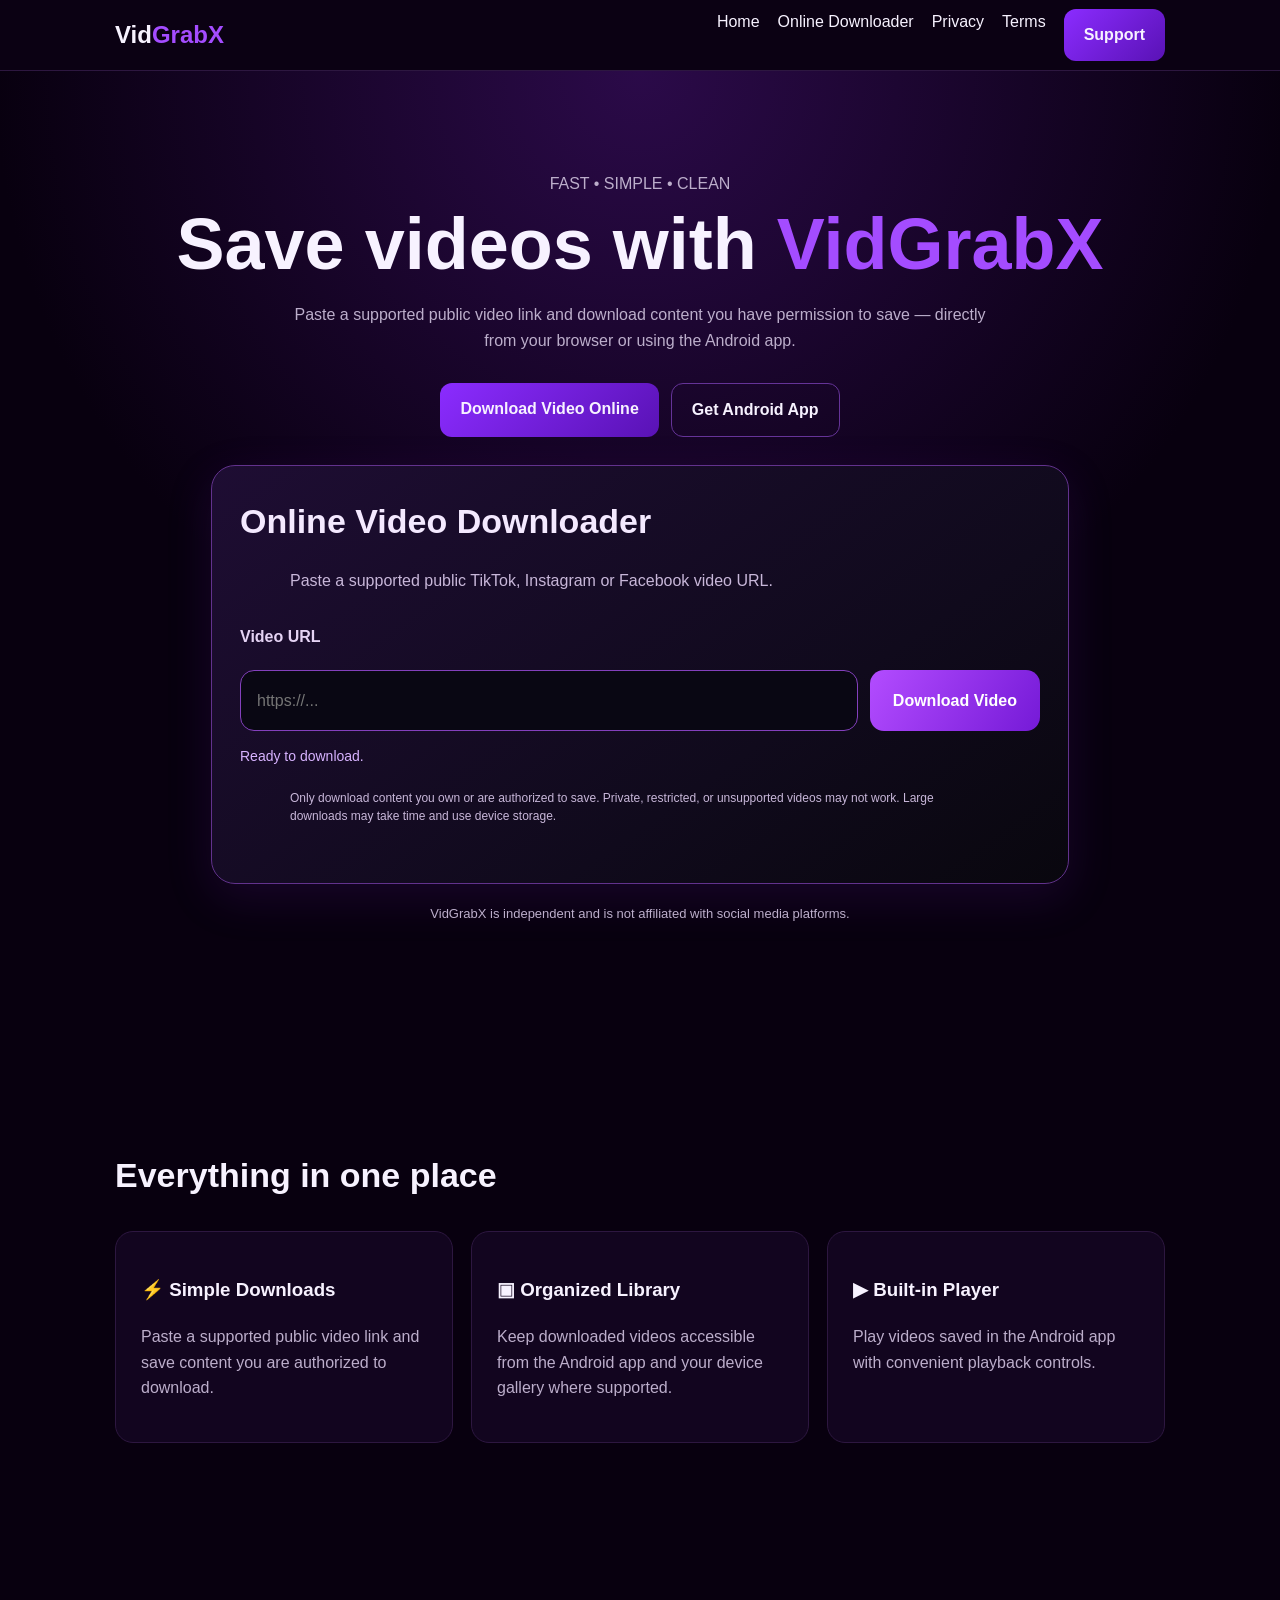
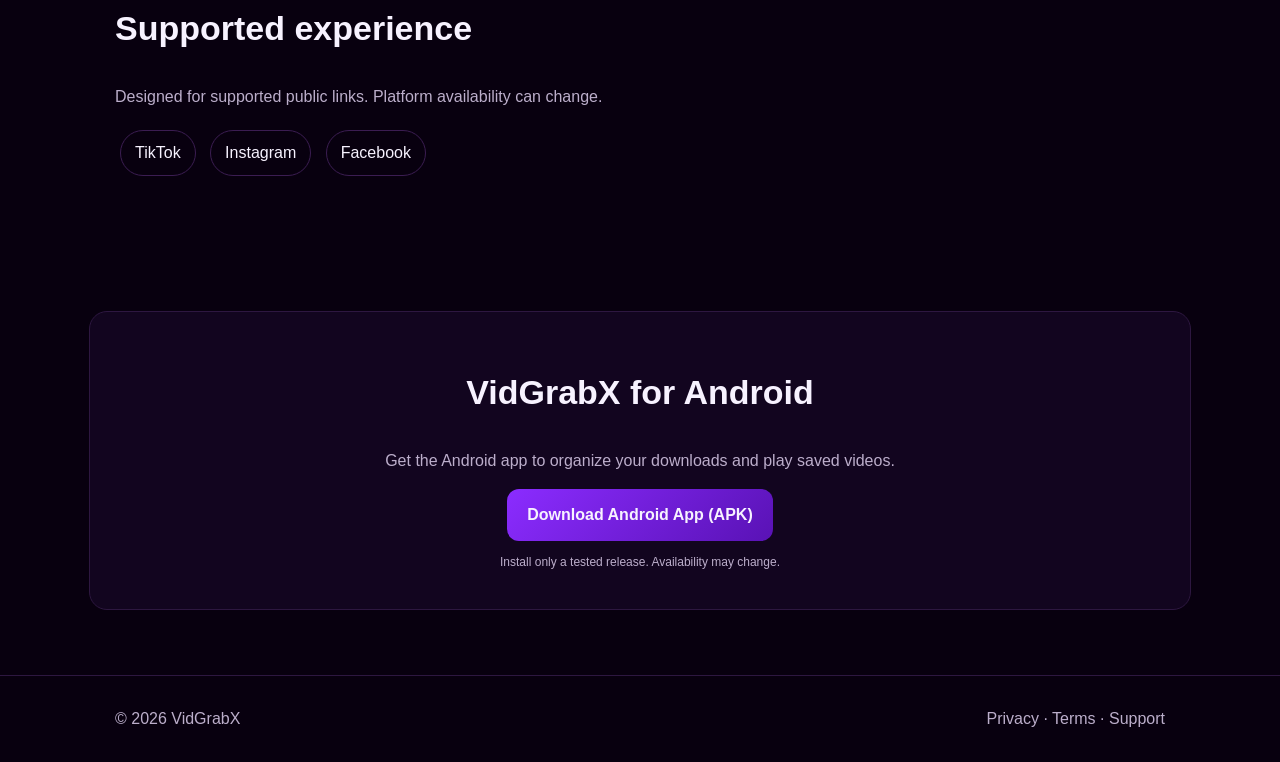
==== commit 8cd6ec1a: "Update index.html" ====
--- a/index.html
+++ b/index.html
@@ -163,10 +163,8 @@
 <p>Get the Android app to organize your downloads and play saved videos.</p>
 <a
 class="btn"
-href="https://github.com/Mburhan888/vidgrabx-website/releases/tag/v1.0.0"
-target="_blank"
-rel="noopener noreferrer">
-View Android Release
+href="https://github.com/Mburhan888/vidgrabx-website/releases/download/v1.0.0/app-release.apk">
+Download Android App (APK)
 </a>
 <p style="font-size:12px">
 Install only a tested release. Availability may change.
